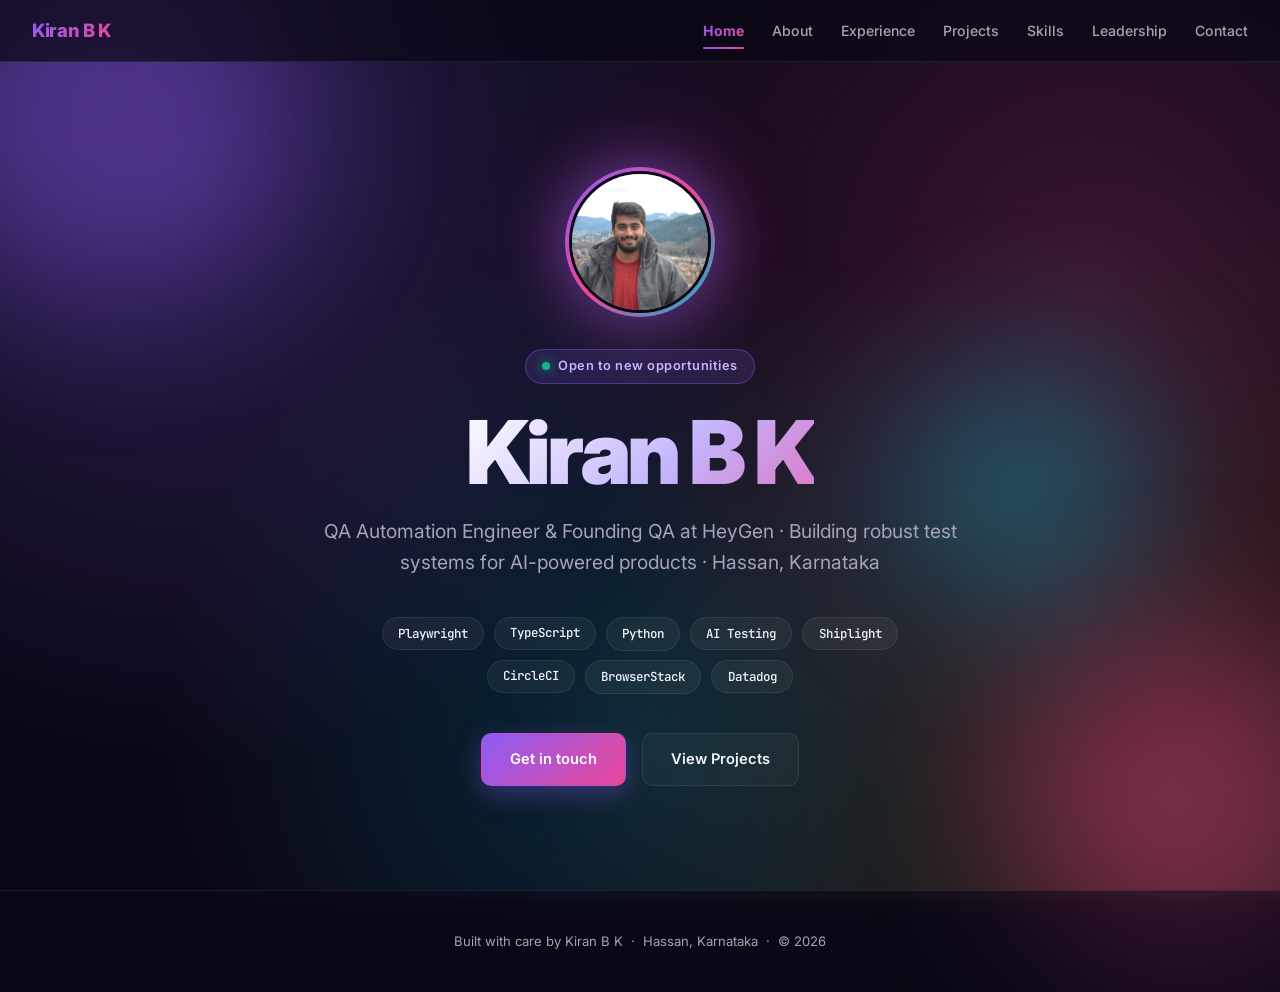
==== index.html @ 0ea5f67f "Initial portfolio site" ====
<!DOCTYPE html>
<html lang="en">
<head>
  <meta charset="UTF-8" />
  <meta name="viewport" content="width=device-width, initial-scale=1.0" />
  <title>Kiran B K — QA Automation Engineer</title>
  <link rel="preconnect" href="https://fonts.googleapis.com" />
  <link href="https://fonts.googleapis.com/css2?family=Inter:wght@300;400;500;600;700;800&family=JetBrains+Mono:wght@400;500&display=swap" rel="stylesheet" />
  <style>
*, *::before, *::after { box-sizing: border-box; margin: 0; padding: 0; }

:root {
  --bg: #0b0815;
  --bg2: #141025;
  --bg3: #1c1733;
  --border: rgba(255,255,255,0.08);
  --purple: #8b5cf6;
  --pink: #ec4899;
  --cyan: #06b6d4;
  --amber: #f59e0b;
  --emerald: #10b981;
  --text: #f1f5f9;
  --muted: #a5a3b8;
  --card: rgba(255,255,255,0.04);
}

html { scroll-behavior: smooth; }

body {
  background: var(--bg);
  color: var(--text);
  font-family: 'Inter', -apple-system, sans-serif;
  line-height: 1.6;
  overflow-x: hidden;
  min-height: 100vh;
  display: flex;
  flex-direction: column;
  position: relative;
}

/* Animated mesh background */
body::before {
  content: '';
  position: fixed;
  inset: 0;
  background:
    radial-gradient(circle at 15% 20%, rgba(139,92,246,0.25), transparent 45%),
    radial-gradient(circle at 85% 30%, rgba(236,72,153,0.2), transparent 45%),
    radial-gradient(circle at 50% 80%, rgba(6,182,212,0.18), transparent 50%),
    radial-gradient(circle at 90% 90%, rgba(245,158,11,0.15), transparent 45%);
  z-index: -2;
  pointer-events: none;
  animation: meshShift 20s ease-in-out infinite alternate;
}

@keyframes meshShift {
  0%   { transform: translate(0,0) scale(1); }
  50%  { transform: translate(2%,-1%) scale(1.05); }
  100% { transform: translate(-1%,2%) scale(1); }
}

/* Floating blobs */
.blob {
  position: fixed;
  border-radius: 50%;
  filter: blur(80px);
  opacity: 0.4;
  pointer-events: none;
  z-index: -1;
}
.blob-1 { width: 400px; height: 400px; background: var(--purple); top: -100px; left: -100px; animation: float 18s ease-in-out infinite; }
.blob-2 { width: 350px; height: 350px; background: var(--pink); bottom: -80px; right: -80px; animation: float 22s ease-in-out infinite reverse; }
.blob-3 { width: 250px; height: 250px; background: var(--cyan); top: 40%; right: 10%; animation: float 25s ease-in-out infinite; }

@keyframes float {
  0%, 100% { transform: translate(0, 0); }
  33%  { transform: translate(40px, -30px); }
  66%  { transform: translate(-30px, 40px); }
}

main { flex: 1; position: relative; z-index: 1; }

/* ─── NAV ─── */
nav {
  position: sticky;
  top: 0;
  z-index: 100;
  padding: 1rem 2rem;
  display: flex;
  align-items: center;
  justify-content: space-between;
  background: rgba(11,8,21,0.7);
  backdrop-filter: blur(20px);
  -webkit-backdrop-filter: blur(20px);
  border-bottom: 1px solid var(--border);
}
.nav-logo {
  font-weight: 800;
  font-size: 1.15rem;
  background: linear-gradient(135deg, var(--purple), var(--pink), var(--cyan));
  background-size: 200% 200%;
  -webkit-background-clip: text;
  -webkit-text-fill-color: transparent;
  letter-spacing: -0.02em;
  text-decoration: none;
  animation: gradientShift 5s ease infinite;
}
@keyframes gradientShift {
  0%, 100% { background-position: 0% 50%; }
  50% { background-position: 100% 50%; }
}
.nav-links { display: flex; gap: 1.75rem; list-style: none; }
.nav-links a {
  color: var(--muted);
  text-decoration: none;
  font-size: 0.88rem;
  font-weight: 500;
  transition: color 0.2s;
  position: relative;
  padding: 0.25rem 0;
}
.nav-links a:hover { color: var(--text); }
.nav-links a.active {
  background: linear-gradient(135deg, var(--purple), var(--pink));
  -webkit-background-clip: text;
  -webkit-text-fill-color: transparent;
  font-weight: 700;
}
.nav-links a.active::after {
  content: '';
  position: absolute;
  bottom: -6px; left: 0; right: 0;
  height: 2px;
  background: linear-gradient(90deg, var(--purple), var(--pink));
  border-radius: 2px;
}

.nav-toggle {
  display: none;
  background: transparent;
  border: 1px solid var(--border);
  color: var(--text);
  padding: 0.4rem 0.7rem;
  border-radius: 8px;
  cursor: pointer;
  font-size: 1rem;
}

@media(max-width:760px) {
  .nav-toggle { display: block; }
  .nav-links {
    display: none;
    position: absolute;
    top: 100%; left: 0; right: 0;
    background: rgba(11,8,21,0.97);
    backdrop-filter: blur(20px);
    border-bottom: 1px solid var(--border);
    flex-direction: column;
    padding: 1.25rem 2rem;
    gap: 1rem;
  }
  .nav-links.open { display: flex; }
}

/* ─── PAGE HEADER ─── */
.page-header {
  text-align: center;
  padding: 5rem 2rem 2rem;
  position: relative;
}
.page-header .section-label { display: inline-block; margin-bottom: 0.75rem; }
.page-header h1 {
  font-size: clamp(2.2rem, 5.5vw, 3.75rem);
  font-weight: 900;
  letter-spacing: -0.035em;
  line-height: 1.1;
  margin-bottom: 1rem;
}
.page-header h1 .gradient {
  background: linear-gradient(135deg, var(--purple) 0%, var(--pink) 50%, var(--cyan) 100%);
  -webkit-background-clip: text;
  -webkit-text-fill-color: transparent;
}
.page-header p {
  color: var(--muted);
  max-width: 600px;
  margin: 0 auto;
  font-size: 1.05rem;
}

/* ─── HERO ─── */
.hero {
  min-height: calc(100vh - 72px);
  display: flex;
  flex-direction: column;
  align-items: center;
  justify-content: center;
  text-align: center;
  padding: 4rem 2rem;
  position: relative;
}
.hero-avatar {
  width: 150px; height: 150px;
  border-radius: 50%;
  padding: 4px;
  background: linear-gradient(135deg, var(--purple), var(--pink), var(--cyan));
  display: flex;
  align-items: center;
  justify-content: center;
  margin-bottom: 2rem;
  position: relative;
  z-index: 1;
  box-shadow: 0 0 60px rgba(139,92,246,0.5), 0 0 100px rgba(236,72,153,0.3);
  animation: avatarGlow 4s ease-in-out infinite;
  overflow: hidden;
}
.hero-avatar img {
  width: 100%;
  height: 100%;
  border-radius: 50%;
  object-fit: cover;
  object-position: center 25%;
  display: block;
  border: 3px solid var(--bg);
}
@keyframes avatarGlow {
  0%, 100% { box-shadow: 0 0 60px rgba(139,92,246,0.5), 0 0 100px rgba(236,72,153,0.3); }
  50% { box-shadow: 0 0 80px rgba(236,72,153,0.6), 0 0 120px rgba(6,182,212,0.4); }
}
.hero-badge {
  display: inline-flex;
  align-items: center;
  gap: 0.5rem;
  background: rgba(139,92,246,0.15);
  border: 1px solid rgba(139,92,246,0.4);
  color: #c4b5fd;
  padding: 0.4rem 1rem;
  border-radius: 999px;
  font-size: 0.8rem;
  font-weight: 600;
  margin-bottom: 1.5rem;
  letter-spacing: 0.04em;
  position: relative;
  z-index: 1;
  backdrop-filter: blur(10px);
}
.hero-badge::before {
  content: '';
  width: 8px; height: 8px;
  border-radius: 50%;
  background: var(--emerald);
  box-shadow: 0 0 12px var(--emerald);
  animation: pulse 2s ease-in-out infinite;
}
@keyframes pulse {
  0%, 100% { opacity: 1; transform: scale(1); }
  50% { opacity: 0.6; transform: scale(1.2); }
}
.hero h1 {
  font-size: clamp(2.75rem, 8vw, 5.5rem);
  font-weight: 900;
  letter-spacing: -0.045em;
  line-height: 1;
  margin-bottom: 1.25rem;
  position: relative;
  z-index: 1;
}
.hero h1 .gradient {
  background: linear-gradient(135deg, #fff 0%, #c4b5fd 30%, var(--pink) 65%, var(--cyan) 100%);
  -webkit-background-clip: text;
  -webkit-text-fill-color: transparent;
  background-size: 200% 200%;
  animation: gradientShift 6s ease infinite;
}
.hero-sub {
  font-size: clamp(1rem, 2.2vw, 1.2rem);
  color: var(--muted);
  max-width: 640px;
  margin: 0 auto 2.5rem;
  position: relative;
  z-index: 1;
}
.hero-chips {
  display: flex;
  flex-wrap: wrap;
  gap: 0.6rem;
  justify-content: center;
  margin-bottom: 2.5rem;
  position: relative;
  z-index: 1;
  max-width: 600px;
}
.chip {
  background: rgba(255,255,255,0.05);
  border: 1px solid var(--border);
  color: var(--text);
  padding: 0.35rem 0.95rem;
  border-radius: 999px;
  font-size: 0.78rem;
  font-weight: 500;
  font-family: 'JetBrains Mono', monospace;
  backdrop-filter: blur(10px);
  transition: all 0.2s;
}
.chip:hover {
  border-color: var(--purple);
  color: #c4b5fd;
  transform: translateY(-2px);
}
.hero-cta {
  display: flex;
  gap: 1rem;
  flex-wrap: wrap;
  justify-content: center;
  position: relative;
  z-index: 1;
}
.btn {
  display: inline-flex;
  align-items: center;
  gap: 0.5rem;
  padding: 0.85rem 1.75rem;
  border-radius: 10px;
  font-size: 0.92rem;
  font-weight: 600;
  text-decoration: none;
  transition: all 0.25s;
  cursor: pointer;
  border: 1px solid transparent;
  position: relative;
  overflow: hidden;
}
.btn-primary {
  background: linear-gradient(135deg, var(--purple), var(--pink));
  color: #fff;
  box-shadow: 0 8px 24px rgba(139,92,246,0.35);
}
.btn-primary:hover {
  transform: translateY(-2px);
  box-shadow: 0 14px 36px rgba(236,72,153,0.45);
}
.btn-outline {
  background: rgba(255,255,255,0.04);
  color: var(--text);
  border-color: var(--border);
  backdrop-filter: blur(10px);
}
.btn-outline:hover {
  border-color: var(--cyan);
  color: var(--cyan);
  transform: translateY(-2px);
  background: rgba(6,182,212,0.08);
}

/* ─── SECTIONS ─── */
section { padding: 3rem 2rem; max-width: 1000px; margin: 0 auto; width: 100%; }
.section-label {
  font-size: 0.75rem;
  font-weight: 700;
  letter-spacing: 0.14em;
  background: linear-gradient(135deg, var(--purple), var(--pink));
  -webkit-background-clip: text;
  -webkit-text-fill-color: transparent;
  text-transform: uppercase;
  margin-bottom: 0.5rem;
}
h2 {
  font-size: clamp(1.6rem, 3.2vw, 2.25rem);
  font-weight: 800;
  letter-spacing: -0.035em;
  margin-bottom: 2rem;
  color: var(--text);
}
h2 .gradient {
  background: linear-gradient(135deg, var(--purple), var(--pink), var(--cyan));
  -webkit-background-clip: text;
  -webkit-text-fill-color: transparent;
}

/* ─── GLASS CARD BASE ─── */
.glass {
  background: rgba(255,255,255,0.04);
  backdrop-filter: blur(14px);
  -webkit-backdrop-filter: blur(14px);
  border: 1px solid var(--border);
  border-radius: 20px;
  position: relative;
  overflow: hidden;
}
.glass::before {
  content: '';
  position: absolute;
  top: 0; left: 0; right: 0;
  height: 1px;
  background: linear-gradient(90deg, transparent, rgba(255,255,255,0.15), transparent);
}

/* ─── ABOUT ─── */
.about-grid {
  display: grid;
  grid-template-columns: 1fr 1fr;
  gap: 1.5rem;
}
@media(max-width:680px){ .about-grid { grid-template-columns: 1fr; } }
.about-card {
  padding: 2rem;
  transition: transform 0.3s, border-color 0.3s;
}
.about-card:hover { transform: translateY(-4px); border-color: rgba(139,92,246,0.4); }
.about-card h3 {
  font-size: 1.1rem;
  font-weight: 700;
  margin-bottom: 0.75rem;
  background: linear-gradient(135deg, var(--purple), var(--pink));
  -webkit-background-clip: text;
  -webkit-text-fill-color: transparent;
}
.about-card p { color: var(--muted); font-size: 0.93rem; line-height: 1.7; }

/* ─── EXPERIENCE ─── */
.exp-card {
  padding: 2rem;
  margin-bottom: 1.5rem;
  transition: transform 0.3s, border-color 0.3s;
}
.exp-card::after {
  content: '';
  position: absolute;
  top: 0; left: 0;
  width: 4px; height: 100%;
  background: linear-gradient(180deg, var(--purple), var(--pink), var(--cyan));
}
.exp-card:hover { transform: translateY(-3px); border-color: rgba(236,72,153,0.4); }
.exp-header {
  display: flex;
  align-items: flex-start;
  justify-content: space-between;
  gap: 1rem;
  flex-wrap: wrap;
  margin-bottom: 0.5rem;
}
.exp-title { font-size: 1.15rem; font-weight: 800; }
.exp-company {
  background: linear-gradient(135deg, var(--cyan), var(--purple));
  -webkit-background-clip: text;
  -webkit-text-fill-color: transparent;
  font-weight: 700;
  font-size: 0.95rem;
}
.exp-date {
  font-size: 0.78rem;
  color: var(--text);
  background: linear-gradient(135deg, rgba(139,92,246,0.2), rgba(236,72,153,0.2));
  border: 1px solid rgba(139,92,246,0.3);
  padding: 0.3rem 0.85rem;
  border-radius: 999px;
  white-space: nowrap;
  font-family: 'JetBrains Mono', monospace;
  font-weight: 500;
}
.exp-tags { display: flex; flex-wrap: wrap; gap: 0.4rem; margin: 1rem 0; }
.tag {
  background: rgba(139,92,246,0.12);
  border: 1px solid rgba(139,92,246,0.3);
  color: #c4b5fd;
  padding: 0.25rem 0.7rem;
  border-radius: 6px;
  font-size: 0.72rem;
  font-weight: 600;
  font-family: 'JetBrains Mono', monospace;
}
.tag.pink { background: rgba(236,72,153,0.12); border-color: rgba(236,72,153,0.3); color: #f9a8d4; }
.tag.cyan { background: rgba(6,182,212,0.12); border-color: rgba(6,182,212,0.3); color: #67e8f9; }
.tag.amber { background: rgba(245,158,11,0.12); border-color: rgba(245,158,11,0.3); color: #fcd34d; }
.exp-bullets { list-style: none; margin-top: 0.5rem; }
.exp-bullets li {
  color: var(--muted);
  font-size: 0.92rem;
  line-height: 1.7;
  padding: 0.35rem 0;
  padding-left: 1.5rem;
  position: relative;
}
.exp-bullets li::before {
  content: '▸';
  position: absolute;
  left: 0;
  background: linear-gradient(135deg, var(--purple), var(--pink));
  -webkit-background-clip: text;
  -webkit-text-fill-color: transparent;
  font-size: 0.9rem;
  top: 0.45rem;
  font-weight: 900;
}
.exp-bullets li strong { color: var(--text); font-weight: 600; }

/* ─── PROJECTS ─── */
.projects-grid {
  display: grid;
  grid-template-columns: repeat(auto-fill, minmax(290px, 1fr));
  gap: 1.5rem;
}
.project-card {
  padding: 1.75rem;
  transition: all 0.3s;
  display: flex;
  flex-direction: column;
}
.project-card:hover {
  transform: translateY(-6px);
  border-color: rgba(236,72,153,0.45);
  box-shadow: 0 20px 50px rgba(139,92,246,0.25);
}
.project-icon {
  width: 52px; height: 52px;
  border-radius: 14px;
  display: flex;
  align-items: center;
  justify-content: center;
  font-size: 1.6rem;
  margin-bottom: 1.1rem;
  box-shadow: 0 8px 24px rgba(0,0,0,0.2);
}
.project-card h3 { font-size: 1.05rem; font-weight: 800; margin-bottom: 0.5rem; }
.project-card p { color: var(--muted); font-size: 0.88rem; line-height: 1.65; flex: 1; }
.project-footer { margin-top: 1.25rem; display: flex; gap: 0.5rem; flex-wrap: wrap; }

/* ─── LEADERSHIP ─── */
.leadership-grid {
  display: grid;
  grid-template-columns: 1fr 1fr;
  gap: 1.25rem;
}
@media(max-width:680px){ .leadership-grid { grid-template-columns: 1fr; } }
.lead-card {
  padding: 1.6rem;
  transition: all 0.3s;
}
.lead-card:hover { transform: translateY(-4px); border-color: rgba(6,182,212,0.4); }
.lead-icon {
  font-size: 2rem;
  margin-bottom: 0.85rem;
  display: inline-block;
  filter: drop-shadow(0 4px 12px rgba(139,92,246,0.5));
}
.lead-card h3 {
  font-size: 1rem;
  font-weight: 800;
  margin-bottom: 0.45rem;
}
.lead-card p { color: var(--muted); font-size: 0.87rem; line-height: 1.65; }

/* ─── SOCIAL ─── */
.social-grid {
  display: grid;
  grid-template-columns: repeat(auto-fill, minmax(260px, 1fr));
  gap: 1.25rem;
}
.social-card {
  padding: 1.6rem;
  display: flex;
  gap: 1rem;
  align-items: flex-start;
  transition: all 0.3s;
}
.social-card:hover { transform: translateY(-4px); border-color: rgba(245,158,11,0.4); }
.social-emoji {
  font-size: 1.75rem;
  flex-shrink: 0;
  filter: drop-shadow(0 4px 10px rgba(236,72,153,0.5));
}
.social-card h3 { font-size: 0.95rem; font-weight: 700; margin-bottom: 0.35rem; }
.social-card p { color: var(--muted); font-size: 0.84rem; line-height: 1.6; }

/* ─── SPORTS ─── */
.sports-row {
  display: grid;
  grid-template-columns: repeat(auto-fit, minmax(240px, 1fr));
  gap: 1rem;
}
.sport-badge {
  padding: 1.4rem 1.5rem;
  display: flex;
  align-items: center;
  gap: 1rem;
  transition: all 0.3s;
}
.sport-badge:hover { transform: translateY(-4px) scale(1.02); border-color: rgba(245,158,11,0.5); }
.sport-badge .medal {
  font-size: 2rem;
  filter: drop-shadow(0 4px 12px rgba(245,158,11,0.6));
}
.sport-badge .sport-info strong { display: block; font-size: 0.95rem; font-weight: 800; margin-bottom: 0.15rem; }
.sport-badge .sport-info span { color: var(--muted); font-size: 0.8rem; }

/* ─── SKILLS ─── */
.skills-grid {
  display: grid;
  grid-template-columns: repeat(auto-fill, minmax(200px, 1fr));
  gap: 1.25rem;
}
.skill-group {
  padding: 1.4rem;
  transition: all 0.3s;
}
.skill-group:hover { transform: translateY(-3px); border-color: rgba(139,92,246,0.4); }
.skill-group h4 {
  font-size: 0.78rem;
  font-weight: 800;
  background: linear-gradient(135deg, var(--purple), var(--pink));
  -webkit-background-clip: text;
  -webkit-text-fill-color: transparent;
  text-transform: uppercase;
  letter-spacing: 0.1em;
  margin-bottom: 0.85rem;
}
.skill-group ul { list-style: none; }
.skill-group li {
  color: var(--muted);
  font-size: 0.85rem;
  padding: 0.25rem 0;
  font-family: 'JetBrains Mono', monospace;
  border-bottom: 1px dashed rgba(255,255,255,0.05);
}
.skill-group li:last-child { border-bottom: none; }

/* ─── CONTACT ─── */
.contact-wrap { text-align: center; }
.contact-card {
  padding: 3.5rem 2rem;
  max-width: 580px;
  margin: 0 auto;
  position: relative;
}
.contact-card::after {
  content: '';
  position: absolute;
  inset: 0;
  background:
    radial-gradient(ellipse 60% 50% at 50% 0%, rgba(236,72,153,0.18) 0%, transparent 70%),
    radial-gradient(ellipse 60% 50% at 50% 100%, rgba(6,182,212,0.12) 0%, transparent 70%);
  pointer-events: none;
  border-radius: inherit;
}
.contact-card p {
  color: var(--muted);
  margin-bottom: 2rem;
  position: relative;
  z-index: 1;
  font-size: 0.98rem;
}
.contact-links {
  display: flex;
  flex-wrap: wrap;
  gap: 0.75rem;
  justify-content: center;
  position: relative;
  z-index: 1;
}

/* ─── FOOTER ─── */
footer {
  text-align: center;
  padding: 2.5rem 2rem;
  color: var(--muted);
  font-size: 0.82rem;
  border-top: 1px solid var(--border);
  margin-top: auto;
  background: rgba(11,8,21,0.5);
  backdrop-filter: blur(10px);
  position: relative;
  z-index: 1;
}
footer span {
  background: linear-gradient(135deg, var(--purple), var(--pink));
  -webkit-background-clip: text;
  -webkit-text-fill-color: transparent;
  font-weight: 700;
}

/* ─── SCROLL ANIMATION ─── */
.fade-in { opacity: 0; transform: translateY(28px); transition: opacity 0.7s ease, transform 0.7s ease; }
.fade-in.visible { opacity: 1; transform: translateY(0); }

</style>
</head>
<body>

<div class="blob blob-1"></div>
<div class="blob blob-2"></div>
<div class="blob blob-3"></div>

<nav>
  <a href="index.html" class="nav-logo">Kiran B K</a>
  <button class="nav-toggle" aria-label="Menu">☰</button>
  <ul class="nav-links">
    <li><a href="index.html" class="active">Home</a></li>
    <li><a href="about.html">About</a></li>
    <li><a href="experience.html">Experience</a></li>
    <li><a href="projects.html">Projects</a></li>
    <li><a href="skills.html">Skills</a></li>
    <li><a href="leadership.html">Leadership</a></li>
    <li><a href="contact.html">Contact</a></li>
  </ul>
</nav>

<main>
  <section class="hero">
    <div class="hero-avatar"><img src="profile.jpg" alt="Kiran B K" /></div>
    <div class="hero-badge">Open to new opportunities</div>
    <h1><span class="gradient">Kiran B K</span></h1>
    <p class="hero-sub">
      QA Automation Engineer &amp; Founding QA at HeyGen · Building robust test systems for AI-powered products · Hassan, Karnataka
    </p>
    <div class="hero-chips">
      <span class="chip">Playwright</span>
      <span class="chip">TypeScript</span>
      <span class="chip">Python</span>
      <span class="chip">AI Testing</span>
      <span class="chip">Shiplight</span>
      <span class="chip">CircleCI</span>
      <span class="chip">BrowserStack</span>
      <span class="chip">Datadog</span>
    </div>
    <div class="hero-cta">
      <a href="contact.html" class="btn btn-primary">Get in touch</a>
      <a href="projects.html" class="btn btn-outline">View Projects</a>
    </div>
  </section>
</main>

<footer>
  <p>Built with care by Kiran B K &nbsp;·&nbsp; Hassan, Karnataka &nbsp;·&nbsp; © 2026</p>
</footer>

<script src="script.js"></script>
</body>
</html>
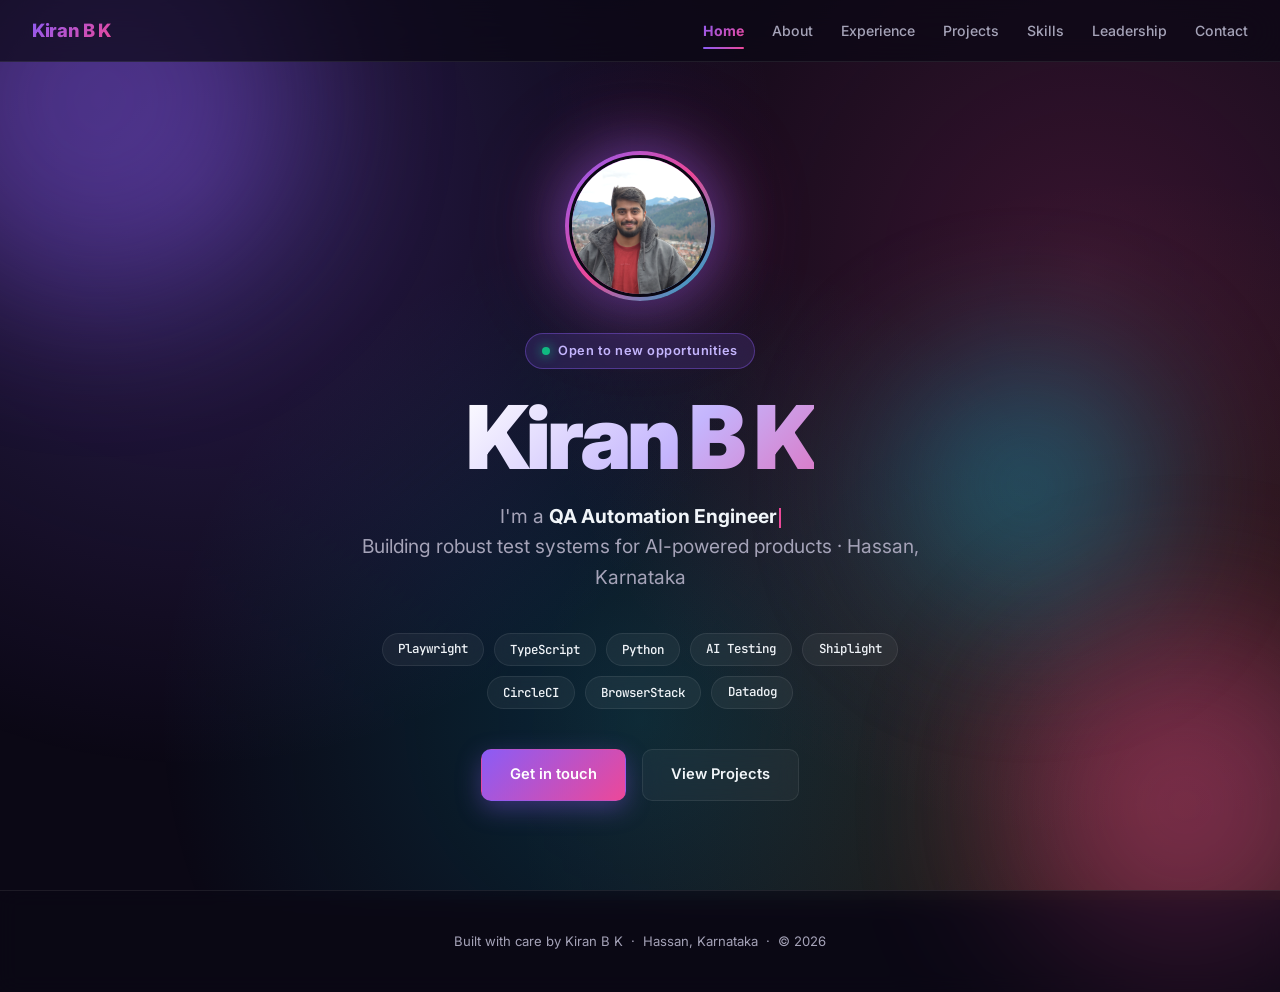
==== commit 3f5ab71a: "Pushing some animation changes" ====
--- a/index.html
+++ b/index.html
@@ -682,9 +682,147 @@
 .fade-in { opacity: 0; transform: translateY(28px); transition: opacity 0.7s ease, transform 0.7s ease; }
 .fade-in.visible { opacity: 1; transform: translateY(0); }
 
+
+/* ─── Scroll progress bar ─── */
+.scroll-progress {
+  position: fixed;
+  top: 0; left: 0;
+  height: 3px;
+  width: 0%;
+  background: linear-gradient(90deg, var(--purple), var(--pink), var(--cyan));
+  z-index: 200;
+  box-shadow: 0 0 10px rgba(236,72,153,0.6);
+  transition: width 0.1s linear;
+}
+
+/* ─── Sparkles ─── */
+.sparkle {
+  position: fixed;
+  width: 4px; height: 4px;
+  border-radius: 50%;
+  background: white;
+  pointer-events: none;
+  z-index: -1;
+  opacity: 0;
+  animation: sparkleFloat 6s ease-in-out infinite;
+}
+@keyframes sparkleFloat {
+  0%   { opacity: 0; transform: translateY(0) scale(0); }
+  25%  { opacity: 0.9; transform: translateY(-20px) scale(1); }
+  50%  { opacity: 0.6; transform: translateY(-40px) scale(1.2); }
+  75%  { opacity: 0.3; transform: translateY(-60px) scale(0.8); }
+  100% { opacity: 0; transform: translateY(-80px) scale(0); }
+}
+.sparkle:nth-child(odd)  { background: var(--pink); box-shadow: 0 0 8px var(--pink); }
+.sparkle:nth-child(3n)   { background: var(--cyan); box-shadow: 0 0 8px var(--cyan); }
+.sparkle:nth-child(5n)   { background: var(--amber); box-shadow: 0 0 8px var(--amber); }
+
+/* ─── Animated gradient border on project cards ─── */
+.project-card { position: relative; }
+.project-card::before {
+  content: '';
+  position: absolute;
+  inset: -1px;
+  border-radius: 20px;
+  padding: 1px;
+  background: linear-gradient(135deg, transparent, transparent);
+  -webkit-mask: linear-gradient(#fff 0 0) content-box, linear-gradient(#fff 0 0);
+  -webkit-mask-composite: xor;
+          mask-composite: exclude;
+  opacity: 0;
+  transition: opacity 0.4s, background 0.4s;
+  pointer-events: none;
+}
+.project-card:hover::before {
+  background: linear-gradient(135deg, var(--purple), var(--pink), var(--cyan));
+  opacity: 1;
+}
+
+/* ─── Tilt support ─── */
+.tilt {
+  transform-style: preserve-3d;
+  transition: transform 0.15s ease-out, box-shadow 0.3s, border-color 0.3s;
+  will-change: transform;
+}
+.tilt-inner { transform: translateZ(20px); }
+
+/* ─── Animated heading underline shimmer ─── */
+.page-header h1, .hero h1 {
+  position: relative;
+  display: inline-block;
+}
+
+/* ─── Section heading shimmer line ─── */
+h2::after {
+  content: '';
+  display: block;
+  width: 64px;
+  height: 3px;
+  margin-top: 0.6rem;
+  border-radius: 4px;
+  background: linear-gradient(90deg, var(--purple), var(--pink), var(--cyan), var(--purple));
+  background-size: 300% 100%;
+  animation: shimmer 4s linear infinite;
+}
+@keyframes shimmer {
+  0%   { background-position: 0% 50%; }
+  100% { background-position: 300% 50%; }
+}
+
+/* ─── Typewriter caret ─── */
+.typewriter-caret {
+  display: inline-block;
+  width: 2px;
+  height: 1em;
+  background: var(--pink);
+  margin-left: 2px;
+  vertical-align: text-bottom;
+  animation: caretBlink 1s steps(2) infinite;
+}
+@keyframes caretBlink {
+  50% { opacity: 0; }
+}
+
+/* ─── Button ripple sheen ─── */
+.btn-primary::after {
+  content: '';
+  position: absolute;
+  top: 0; left: -100%;
+  width: 100%; height: 100%;
+  background: linear-gradient(90deg, transparent, rgba(255,255,255,0.25), transparent);
+  transition: left 0.5s;
+}
+.btn-primary:hover::after { left: 100%; }
+
+/* ─── Chip shimmer on hover ─── */
+.chip {
+  position: relative;
+  overflow: hidden;
+}
+.chip::after {
+  content: '';
+  position: absolute;
+  top: 0; left: -100%;
+  width: 100%; height: 100%;
+  background: linear-gradient(90deg, transparent, rgba(255,255,255,0.15), transparent);
+  transition: left 0.5s;
+}
+.chip:hover::after { left: 100%; }
+
 </style>
 </head>
 <body>
+<div class="scroll-progress"></div>
+<div class="sparkle" style="left:8%; top:80%; animation-delay:0s"></div>
+<div class="sparkle" style="left:22%; top:45%; animation-delay:1.2s"></div>
+<div class="sparkle" style="left:38%; top:70%; animation-delay:2.4s"></div>
+<div class="sparkle" style="left:55%; top:30%; animation-delay:3.6s"></div>
+<div class="sparkle" style="left:72%; top:65%; animation-delay:1.8s"></div>
+<div class="sparkle" style="left:88%; top:40%; animation-delay:4.2s"></div>
+<div class="sparkle" style="left:15%; top:20%; animation-delay:2.0s"></div>
+<div class="sparkle" style="left:48%; top:90%; animation-delay:0.6s"></div>
+<div class="sparkle" style="left:65%; top:12%; animation-delay:3.0s"></div>
+<div class="sparkle" style="left:92%; top:75%; animation-delay:2.8s"></div>
 
 <div class="blob blob-1"></div>
 <div class="blob blob-2"></div>
@@ -710,7 +848,8 @@
     <div class="hero-badge">Open to new opportunities</div>
     <h1><span class="gradient">Kiran B K</span></h1>
     <p class="hero-sub">
-      QA Automation Engineer &amp; Founding QA at HeyGen · Building robust test systems for AI-powered products · Hassan, Karnataka
+      I'm a <strong data-typewriter='["QA Automation Engineer","Founding QA at HeyGen","AI Testing Specialist","Builder &amp; Tinkerer","ML Enthusiast"]' style="color:var(--text); font-weight:700;"></strong>
+      <br />Building robust test systems for AI-powered products · Hassan, Karnataka
     </p>
     <div class="hero-chips">
       <span class="chip">Playwright</span>
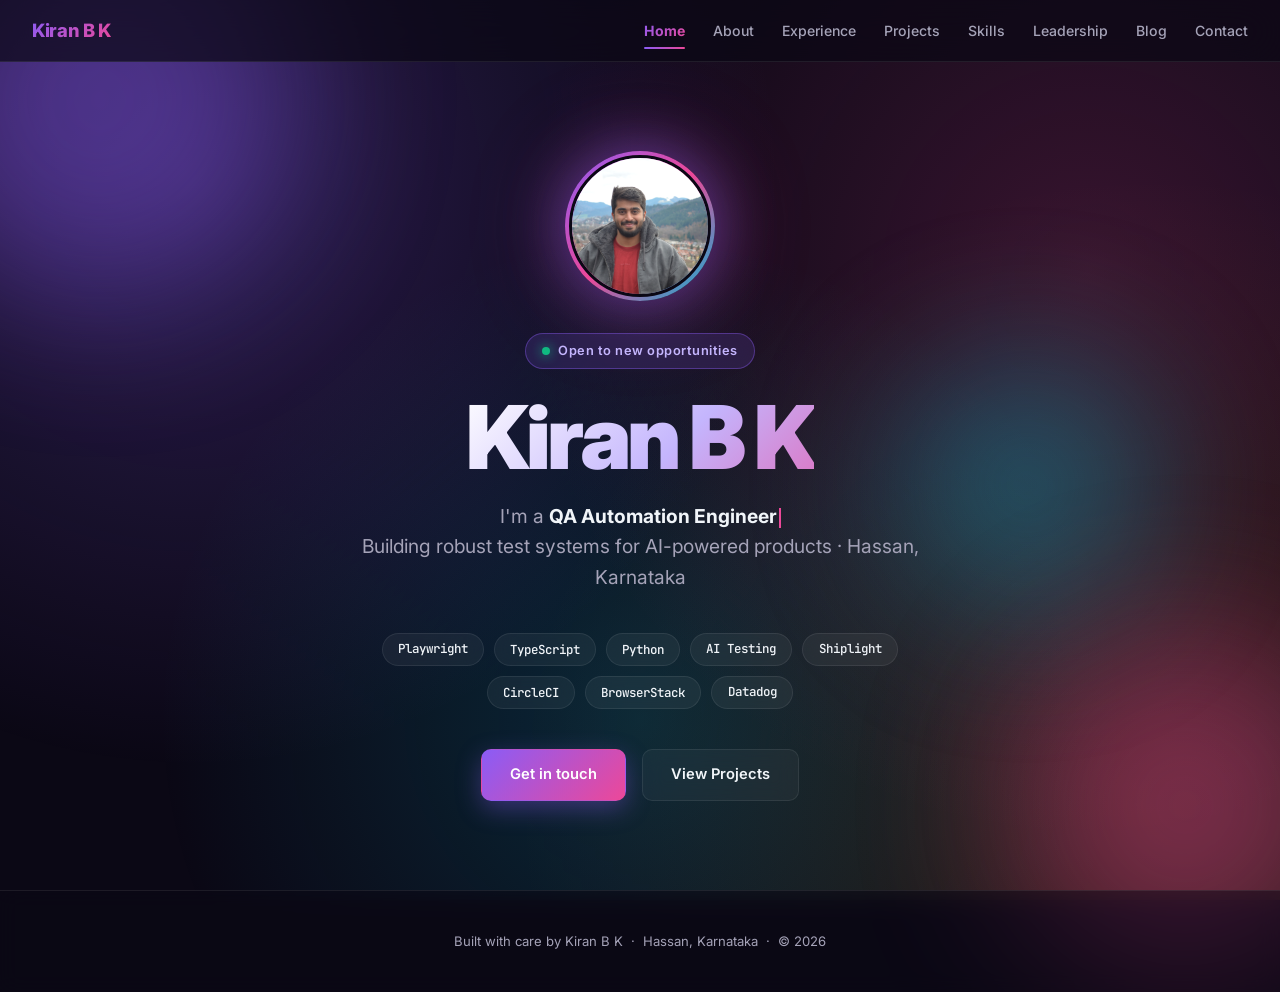
==== commit 79d4039a: "Add Decap CMS admin + JSON-based blog" ====
--- a/index.html
+++ b/index.html
@@ -838,6 +838,7 @@
     <li><a href="projects.html">Projects</a></li>
     <li><a href="skills.html">Skills</a></li>
     <li><a href="leadership.html">Leadership</a></li>
+    <li><a href="blog.html">Blog</a></li>
     <li><a href="contact.html">Contact</a></li>
   </ul>
 </nav>
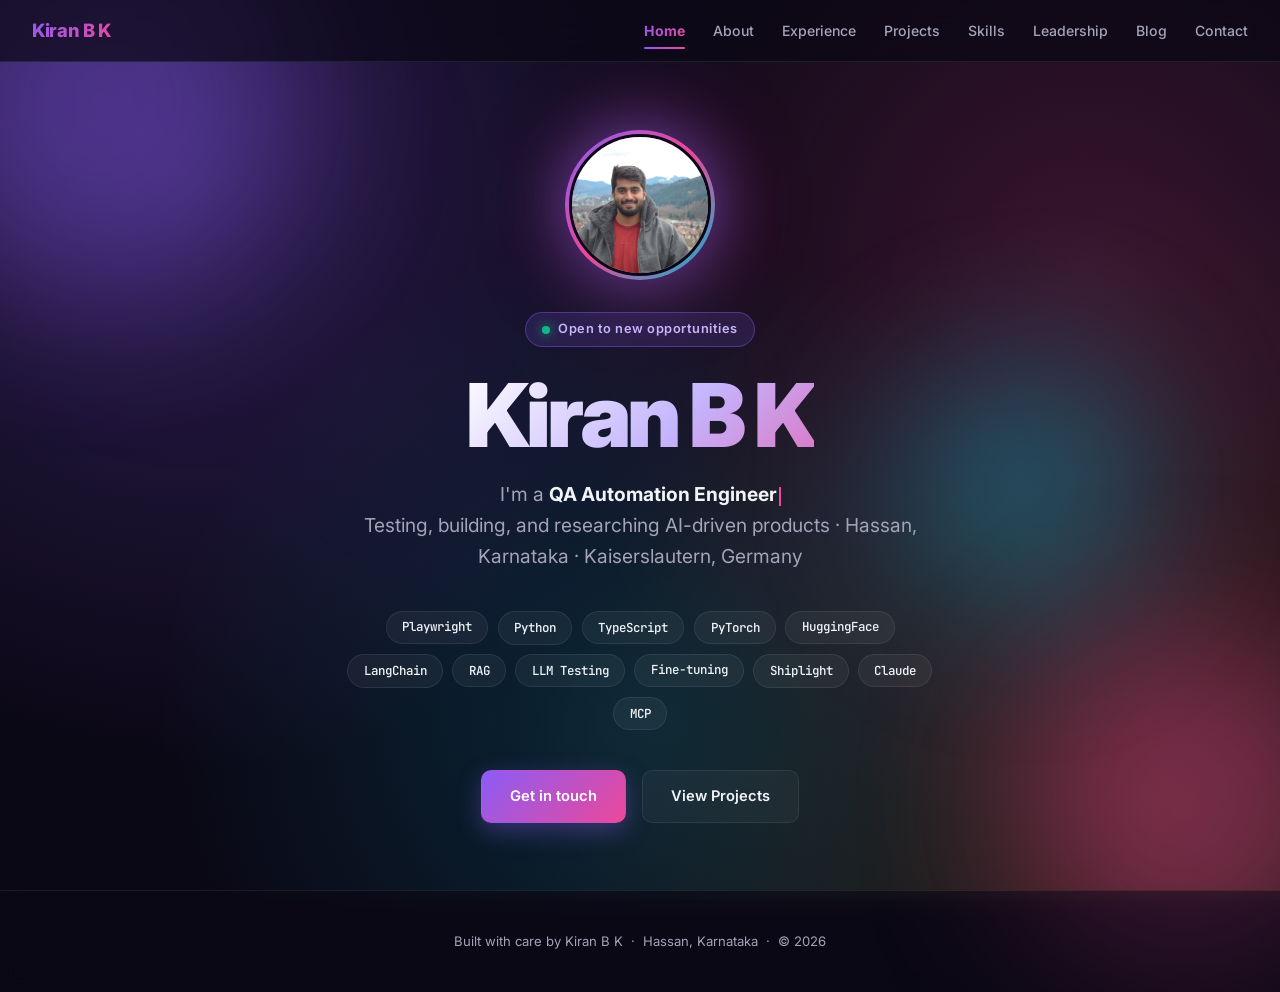
==== commit 887c41e6: "Add published paper section + AI/ML and Dev/Research roles" ====
--- a/index.html
+++ b/index.html
@@ -849,18 +849,22 @@
     <div class="hero-badge">Open to new opportunities</div>
     <h1><span class="gradient">Kiran B K</span></h1>
     <p class="hero-sub">
-      I'm a <strong data-typewriter='["QA Automation Engineer","Founding QA at HeyGen","AI Testing Specialist","Builder &amp; Tinkerer","ML Enthusiast"]' style="color:var(--text); font-weight:700;"></strong>
-      <br />Building robust test systems for AI-powered products · Hassan, Karnataka
+      I'm a <strong data-typewriter='["QA Automation Engineer","Founding QA at HeyGen","Software Developer","AI &amp; ML Engineer","ML Researcher","LLM Testing Specialist","Builder &amp; Tinkerer","M.Sc. CS @ RPTU Kaiserslautern"]' style="color:var(--text); font-weight:700;"></strong>
+      <br />Testing, building, and researching AI-driven products · Hassan, Karnataka &middot; Kaiserslautern, Germany
     </p>
     <div class="hero-chips">
       <span class="chip">Playwright</span>
+      <span class="chip">Python</span>
       <span class="chip">TypeScript</span>
-      <span class="chip">Python</span>
-      <span class="chip">AI Testing</span>
+      <span class="chip">PyTorch</span>
+      <span class="chip">HuggingFace</span>
+      <span class="chip">LangChain</span>
+      <span class="chip">RAG</span>
+      <span class="chip">LLM Testing</span>
+      <span class="chip">Fine-tuning</span>
       <span class="chip">Shiplight</span>
-      <span class="chip">CircleCI</span>
-      <span class="chip">BrowserStack</span>
-      <span class="chip">Datadog</span>
+      <span class="chip">Claude</span>
+      <span class="chip">MCP</span>
     </div>
     <div class="hero-cta">
       <a href="contact.html" class="btn btn-primary">Get in touch</a>
